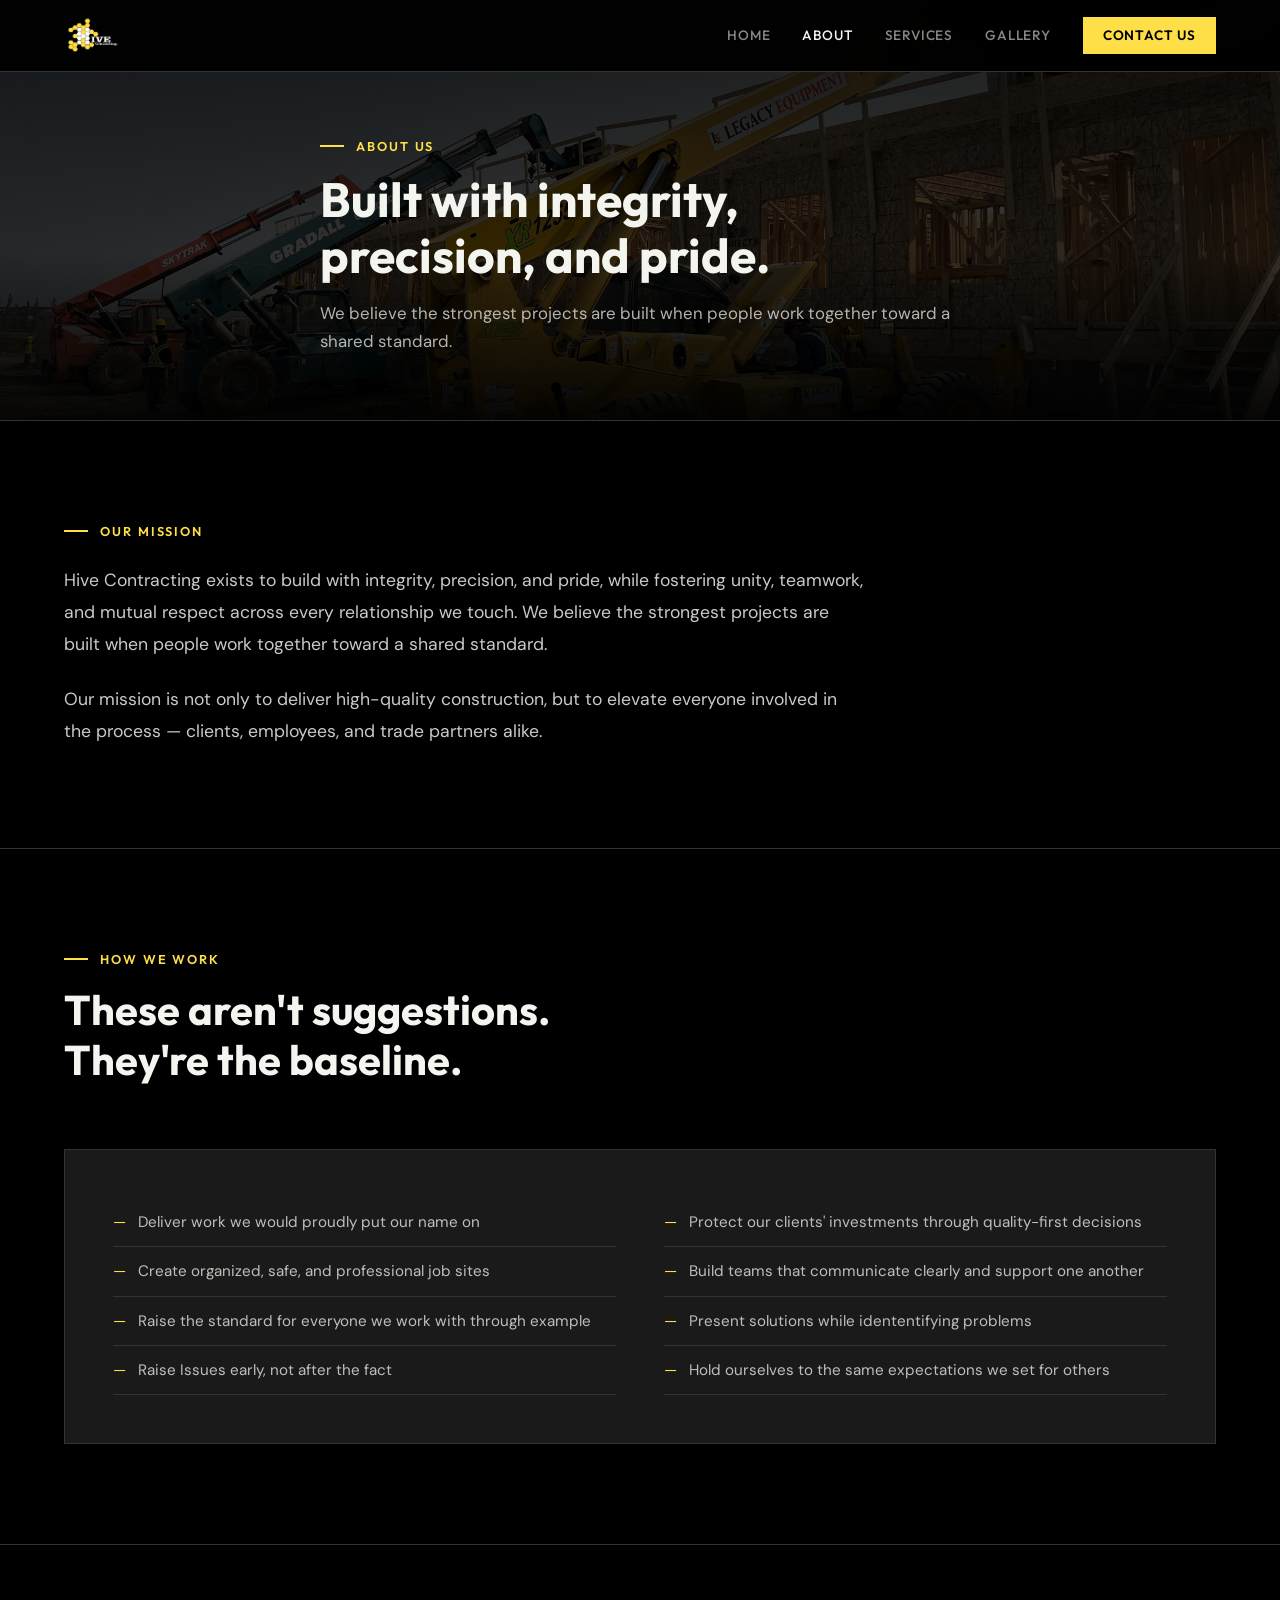
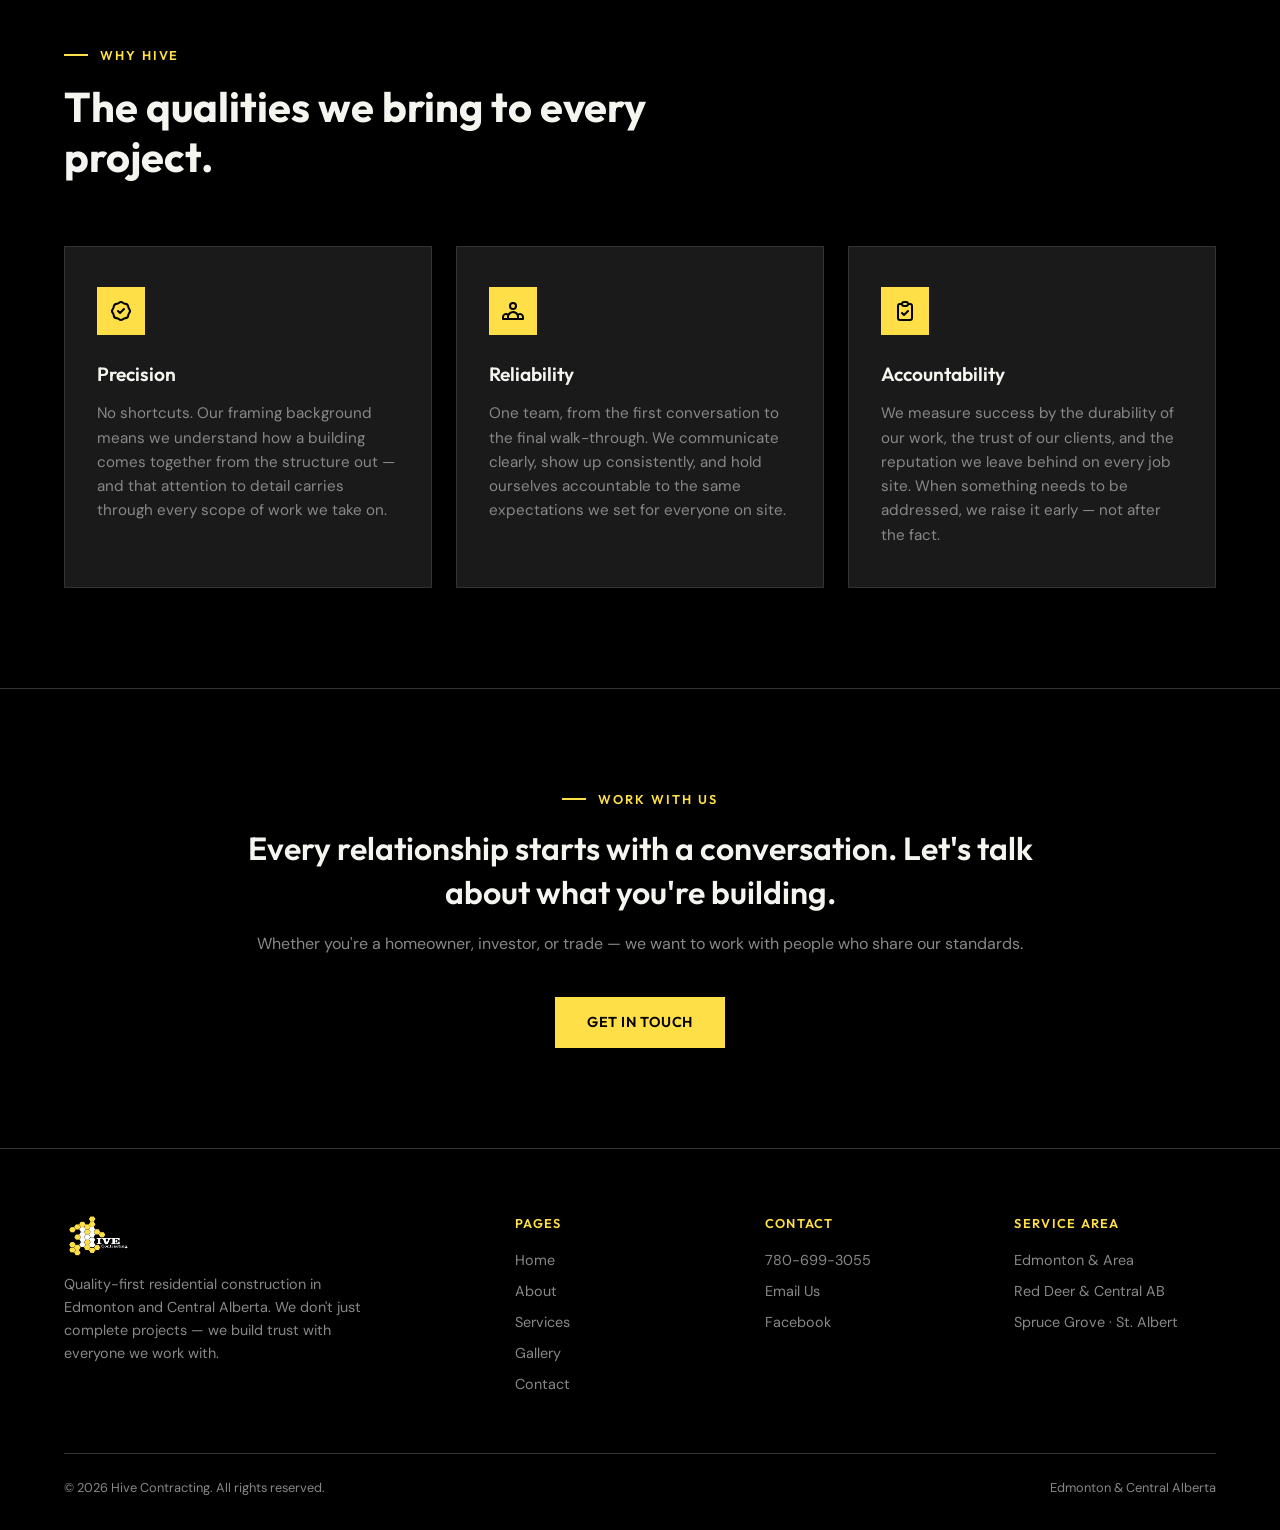
==== about.html @ f51de3fd "Add about page — mission, values, and company standards - Create about.html with page header, missio" ====
<!DOCTYPE html>
<html lang="en">
<head>
  <meta charset="UTF-8">
  <meta name="viewport" content="width=device-width, initial-scale=1.0">
  <meta name="description" content="About Hive Contracting — our mission, values, and the standards we hold ourselves to on every project in Edmonton and Central Alberta.">
  <meta name="theme-color" content="#111111">

  <!-- Open Graph -->
  <meta property="og:type" content="website">
  <meta property="og:title" content="About Us | Hive Contracting">
  <meta property="og:description" content="Built with integrity, precision, and pride. Learn who we are and how we work.">
  <meta property="og:image" content="https://hivecontractinginc.com/images/og-image.jpg">
  <meta property="og:url" content="https://hivecontractinginc.com/about.html">

  <title>About Us | Hive Contracting</title>
  <link rel="canonical" href="https://hivecontractinginc.com/about.html">

  <link rel="icon" type="image/png" href="favicon.png">
  <link rel="apple-touch-icon" href="apple-touch-icon.png">

  <link rel="preconnect" href="https://fonts.googleapis.com">
  <link rel="preconnect" href="https://fonts.gstatic.com" crossorigin>
  <link href="https://fonts.googleapis.com/css2?family=DM+Sans:ital,wght@0,400;0,500;0,700;1,400&family=Outfit:wght@400;500;600;700;800&display=swap" rel="stylesheet">
  <link rel="stylesheet" href="css/styles.css">
</head>
<body>

  <!-- ========== NAVIGATION ========== -->
  <nav class="nav">
    <div class="container">
      <a href="index.html" class="nav-logo">
        <img src="img/logo-white.png" alt="Hive Contracting">
      </a>
      <button class="nav-toggle" aria-label="Toggle menu" aria-expanded="false">
        <span></span><span></span><span></span>
      </button>
      <div class="nav-links">
        <a href="index.html">Home</a>
        <a href="about.html" class="active">About</a>
        <a href="services.html">Services</a>
        <a href="gallery.html">Gallery</a>
        <a href="contact.html" class="nav-cta">Contact Us</a>
      </div>
    </div>
  </nav>

  <!-- ========== PAGE HEADER ========== -->
  <section class="page-header">
    <div class="page-header-bg"></div>
    <div class="container">
      <div class="page-header-content">
        <div class="section-tag">About Us</div>
        <h1>Built with integrity,<br>precision, and pride.</h1>
        <p>We believe the strongest projects are built when people work together toward a shared standard.</p>
      </div>
    </div>
  </section>

  <!-- ========== MISSION STATEMENT ========== -->
  <section class="about-intro">
    <div class="container">
      <div class="about-intro-body fade-in">
        <div class="section-tag">Our Mission</div>
        <p>Hive Contracting exists to build with integrity, precision, and pride, while fostering unity, teamwork, and mutual respect across every relationship we touch. We believe the strongest projects are built when people work together toward a shared standard.</p>
        <p>Our mission is not only to deliver high-quality construction, but to elevate everyone involved in the process — clients, employees, and trade partners alike.</p>
      </div>
    </div>
  </section>

  <!-- ========== MISSION PILLARS ========== -->
  <section class="mission-pillars">
    <div class="container">
      <div class="section-header fade-in">
        <div class="section-tag">How We Work</div>
        <h2>These aren't suggestions.<br>They're the baseline.</h2>
      </div>
      <div class="mission-card fade-in">
        <ul class="mission-list">
          <li>Deliver work we would proudly put our name on</li>
          <li>Protect our clients' investments through quality-first decisions</li>
          <li>Create organized, safe, and professional job sites</li>
          <li>Build teams that communicate clearly and support one another</li>
          <li>Raise the standard for everyone we work with through example</li>
          <li>Present solutions while idententifying problems</li>
          <li>Raise Issues early, not after the fact</li>
          <li>Hold ourselves to the same expectations we set for others</li>
        </ul>
      </div>
    </div>
  </section>

  <!-- ========== VALUES CARDS ========== -->
  <section class="services">
    <div class="container">
      <div class="section-header fade-in">
        <div class="section-tag">Why Hive</div>
        <h2>The qualities we bring to every project.</h2>
      </div>
      <div class="services-grid">
        <div class="service-card fade-in">
          <div class="card-icon">
            <svg viewBox="0 0 24 24" aria-hidden="true"><path d="M9 12l2 2 4-4M7.835 4.697a3.42 3.42 0 001.946-.806 3.42 3.42 0 014.438 0 3.42 3.42 0 001.946.806 3.42 3.42 0 013.138 3.138 3.42 3.42 0 00.806 1.946 3.42 3.42 0 010 4.438 3.42 3.42 0 00-.806 1.946 3.42 3.42 0 01-3.138 3.138 3.42 3.42 0 00-1.946.806 3.42 3.42 0 01-4.438 0 3.42 3.42 0 00-1.946-.806 3.42 3.42 0 01-3.138-3.138 3.42 3.42 0 00-.806-1.946 3.42 3.42 0 010-4.438 3.42 3.42 0 00.806-1.946 3.42 3.42 0 013.138-3.138z"/></svg>
          </div>
          <h3>Precision</h3>
          <p>No shortcuts. Our framing background means we understand how a building comes together from the structure out — and that attention to detail carries through every scope of work we take on.</p>
        </div>
        <div class="service-card fade-in">
          <div class="card-icon">
            <svg viewBox="0 0 24 24" aria-hidden="true"><path d="M17 20h5v-2a3 3 0 00-5.356-1.857M17 20H7m10 0v-2c0-.656-.126-1.283-.356-1.857M7 20H2v-2a3 3 0 015.356-1.857M7 20v-2c0-.656.126-1.283.356-1.857m0 0a5.002 5.002 0 019.288 0M15 7a3 3 0 11-6 0 3 3 0 016 0z"/></svg>
          </div>
          <h3>Reliability</h3>
          <p>One team, from the first conversation to the final walk-through. We communicate clearly, show up consistently, and hold ourselves accountable to the same expectations we set for everyone on site.</p>
        </div>
        <div class="service-card fade-in">
          <div class="card-icon">
            <svg viewBox="0 0 24 24" aria-hidden="true"><path d="M9 5H7a2 2 0 00-2 2v12a2 2 0 002 2h10a2 2 0 002-2V7a2 2 0 00-2-2h-2M9 5a2 2 0 002 2h2a2 2 0 002-2M9 5a2 2 0 012-2h2a2 2 0 012 2m-6 9l2 2 4-4"/></svg>
          </div>
          <h3>Accountability</h3>
          <p>We measure success by the durability of our work, the trust of our clients, and the reputation we leave behind on every job site. When something needs to be addressed, we raise it early — not after the fact.</p>
        </div>
      </div>
    </div>
  </section>

  <!-- ========== CLOSING CTA ========== -->
  <section class="closing">
    <div class="container fade-in">
      <div class="section-tag centered">Work With Us</div>
      <p class="closing-statement">Every relationship starts with a conversation. Let's talk about what you're building.</p>
      <p class="closing-sub">Whether you're a homeowner, investor, or trade — we want to work with people who share our standards.</p>
      <a href="contact.html" class="btn btn-primary">Get in Touch</a>
    </div>
  </section>

  <!-- ========== FOOTER ========== -->
  <footer class="footer">
    <div class="container">
      <div class="footer-grid">
        <div class="footer-brand">
          <div class="footer-logo">
            <img src="img/logo-white.png" alt="Hive Contracting">
          </div>
          <p>Quality-first residential construction in Edmonton and Central Alberta. We don't just complete projects — we build trust with everyone we work with.</p>
        </div>
        <div class="footer-col">
          <h4>Pages</h4>
          <a href="index.html">Home</a>
          <a href="about.html">About</a>
          <a href="services.html">Services</a>
          <a href="gallery.html">Gallery</a>
          <a href="contact.html">Contact</a>
        </div>
        <div class="footer-col">
          <h4>Contact</h4>
          <a href="tel:7806993055">780-699-3055</a>
          <a href="mailto:hivecontractingcompany@gmail.com">Email Us</a>
          <a href="https://www.facebook.com/Hivecontractinginc" target="_blank" rel="noopener noreferrer">Facebook</a>
        </div>
        <div class="footer-col">
          <h4>Service Area</h4>
          <p>Edmonton &amp; Area</p>
          <p>Red Deer &amp; Central AB</p>
          <p>Spruce Grove · St. Albert</p>
        </div>
      </div>
      <div class="footer-bottom">
        <span>&copy; 2026 Hive Contracting. All rights reserved.</span>
        <span>Edmonton &amp; Central Alberta</span>
      </div>
    </div>
  </footer>

  <script src="js/main.js" defer></script>

</body>
</html>
---- css/styles.css ----
/* ============================================
   CSS VARIABLES — edit these to rebrand
   ============================================ */
:root {
  --color-black: #000000;
  --color-white: #F5F5F0;
  --color-yellow: #FEDF47;
  --color-yellow-dim: #E0C53C;
  --color-gray-dark: #1A1A1A;
  --color-gray-mid: #2A2A2A;
  --color-gray-light: #888888;
  --color-gray-border: #333333;

  --font-display: 'Outfit', sans-serif;
  --font-body: 'DM Sans', sans-serif;

  --max-width: 1200px;
  --nav-height: 72px;
}

/* ============================================
   RESET & BASE
   ============================================ */
*, *::before, *::after { margin: 0; padding: 0; box-sizing: border-box; }

body {
  font-family: var(--font-body);
  background: var(--color-black);
  color: var(--color-white);
  line-height: 1.6;
  -webkit-font-smoothing: antialiased;
}

a { color: inherit; text-decoration: none; }
img { max-width: 100%; display: block; }
ul { list-style: none; }

.container {
  max-width: var(--max-width);
  margin: 0 auto;
  padding: 0 24px;
}

/* ============================================
   NAVIGATION
   ============================================ */
.nav {
  position: fixed;
  top: 0;
  left: 0;
  right: 0;
  height: var(--nav-height);
  background: rgba(0, 0, 0, 0.95);
  backdrop-filter: blur(12px);
  z-index: 1000;
  border-bottom: 1px solid var(--color-gray-border);
}

.nav .container {
  display: flex;
  align-items: center;
  justify-content: space-between;
  height: 100%;
}

.nav-logo img {
  height: 40px;
  width: auto;
  display: block;
}

.nav-links {
  display: flex;
  gap: 32px;
  align-items: center;
}

.nav-links a {
  font-family: var(--font-display);
  font-size: 0.85rem;
  font-weight: 500;
  letter-spacing: 0.06em;
  text-transform: uppercase;
  color: var(--color-gray-light);
  transition: color 0.2s ease;
}

.nav-links a:hover,
.nav-links a.active { color: var(--color-white); }

.nav-links a.nav-cta {
  background: var(--color-yellow);
  color: var(--color-black);
  padding: 8px 20px;
  font-weight: 600;
  transition: background 0.2s ease;
}

.nav-links a.nav-cta:hover { background: var(--color-yellow-dim); }

/* Mobile nav toggle */
.nav-toggle {
  display: none;
  flex-direction: column;
  gap: 5px;
  background: none;
  border: none;
  cursor: pointer;
  padding: 4px;
}

.nav-toggle span {
  display: block;
  width: 24px;
  height: 2px;
  background: var(--color-white);
  transition: all 0.3s ease;
}

/* ============================================
   HERO SECTION
   ============================================ */
.hero {
  position: relative;
  min-height: 100vh;
  display: flex;
  align-items: center;
  padding-top: var(--nav-height);
  overflow: hidden;
}

.hero-bg {
  position: absolute;
  inset: 0;
  background: url(/img/banner.jpeg) center/cover no-repeat;
  /* TODO: compress banner.png to under 200KB (or convert to .jpg/.webp) before launch — currently 980KB */
}

.hero-bg::after {
  content: '';
  position: absolute;
  inset: 0;
  background: linear-gradient(
    to bottom,
    rgba(0, 0, 0, 0.85) 0%,
    rgba(0, 0, 0, 0.7) 50%,
    rgba(0, 0, 0, 0.95) 100%
  );
}

/* Subtle honeycomb texture overlay */
.hero-bg::before {
  content: '';
  position: absolute;
  inset: 0;
  opacity: 0.04;
  background-image: url("data:image/svg+xml,%3Csvg xmlns='http://www.w3.org/2000/svg' width='56' height='100'%3E%3Cpath d='M28 66L0 50L0 16L28 0L56 16L56 50L28 66L28 100' fill='none' stroke='%23FEDF47' stroke-width='1'/%3E%3Cpath d='M28 0L28 34L0 50L0 84L28 100L56 84L56 50L28 34' fill='none' stroke='%23FEDF47' stroke-width='1'/%3E%3C/svg%3E");
  z-index: 1;
}

.hero .container {
  position: relative;
  z-index: 2;
  padding-top: 80px;
  padding-bottom: 80px;
}

.hero-content { max-width: 780px; }

.hero-tag {
  font-family: var(--font-display);
  font-size: 0.8rem;
  font-weight: 600;
  letter-spacing: 0.15em;
  text-transform: uppercase;
  color: var(--color-yellow);
  margin-bottom: 24px;
  display: flex;
  align-items: center;
  gap: 12px;
}

.hero-tag::before {
  content: '';
  display: block;
  width: 40px;
  height: 2px;
  background: var(--color-yellow);
}

.hero h1 {
  font-family: var(--font-display);
  font-size: clamp(2.2rem, 5vw, 3.6rem);
  font-weight: 700;
  line-height: 1.15;
  margin-bottom: 24px;
}

.hero p {
  font-size: 1.15rem;
  color: rgba(245, 245, 240, 0.75);
  max-width: 600px;
  margin-bottom: 40px;
  line-height: 1.7;
}

.hero-actions {
  display: flex;
  gap: 16px;
  flex-wrap: wrap;
}

/* ============================================
   BUTTONS
   ============================================ */
.btn {
  display: inline-flex;
  align-items: center;
  gap: 8px;
  font-family: var(--font-display);
  font-size: 0.9rem;
  font-weight: 600;
  letter-spacing: 0.04em;
  padding: 14px 32px;
  border: none;
  cursor: pointer;
  transition: all 0.2s ease;
  text-transform: uppercase;
}

.btn-primary {
  background: var(--color-yellow);
  color: var(--color-black);
}

.btn-primary:hover { background: var(--color-yellow-dim); }

.btn-secondary {
  background: transparent;
  color: var(--color-white);
  border: 1px solid var(--color-gray-border);
}

.btn-secondary:hover {
  border-color: var(--color-white);
}

/* ============================================
   SECTION HEADERS (shared)
   ============================================ */
.section-header {
  margin-bottom: 64px;
}

.section-tag {
  font-family: var(--font-display);
  font-size: 0.8rem;
  font-weight: 600;
  letter-spacing: 0.15em;
  text-transform: uppercase;
  color: var(--color-yellow);
  margin-bottom: 16px;
  display: flex;
  align-items: center;
  gap: 12px;
}

.section-tag.centered { justify-content: center; }

.section-tag::before {
  content: '';
  display: block;
  width: 24px;
  height: 2px;
  background: var(--color-yellow);
}

.section-header h2 {
  font-family: var(--font-display);
  font-size: clamp(1.8rem, 3.5vw, 2.6rem);
  font-weight: 700;
  line-height: 1.2;
  max-width: 600px;
}

/* ============================================
   SERVICES OVERVIEW
   ============================================ */
.services {
  padding: 100px 0;
  border-top: 1px solid var(--color-gray-border);
}

.services-grid {
  display: grid;
  grid-template-columns: repeat(3, 1fr);
  gap: 24px;
}

.service-card {
  background: var(--color-gray-dark);
  border: 1px solid var(--color-gray-border);
  padding: 40px 32px;
  transition: border-color 0.2s ease;
}

.service-card:hover {
  border-color: var(--color-yellow);
}

.service-card .card-icon {
  width: 48px;
  height: 48px;
  background: var(--color-yellow);
  display: flex;
  align-items: center;
  justify-content: center;
  margin-bottom: 24px;
}

.service-card .card-icon svg {
  width: 24px;
  height: 24px;
  stroke: var(--color-black);
  fill: none;
  stroke-width: 2;
  stroke-linecap: round;
  stroke-linejoin: round;
}

.service-card h3 {
  font-family: var(--font-display);
  font-size: 1.2rem;
  font-weight: 600;
  margin-bottom: 12px;
}

.service-card p {
  color: var(--color-gray-light);
  font-size: 0.95rem;
  line-height: 1.6;
}

/* ============================================
   PHOTO STRIP / SLIDESHOW PLACEHOLDER
   ============================================ */
.photo-strip {
  padding: 0;
  border-top: 1px solid var(--color-gray-border);
}

.photo-strip-grid {
  display: grid;
  grid-template-columns: repeat(4, 1fr);
  gap: 2px;
}

.photo-placeholder {
  aspect-ratio: 4/3;
  background: var(--color-gray-mid);
  display: flex;
  align-items: center;
  justify-content: center;
  color: var(--color-gray-light);
  font-family: var(--font-display);
  font-size: 0.8rem;
  letter-spacing: 0.06em;
  text-transform: uppercase;
  border: 1px dashed var(--color-gray-border);
}

/* ============================================
   TESTIMONIALS
   ============================================ */
.testimonials {
  padding: 100px 0;
  border-top: 1px solid var(--color-gray-border);
}

.testimonials-grid {
  display: grid;
  grid-template-columns: repeat(2, 1fr);
  gap: 24px;
}

.testimonial-card {
  background: var(--color-gray-dark);
  border: 1px solid var(--color-gray-border);
  padding: 40px 32px;
}

.testimonial-card .stars {
  color: var(--color-yellow);
  font-size: 1rem;
  letter-spacing: 2px;
  margin-bottom: 16px;
}

.testimonial-card blockquote {
  font-size: 1rem;
  font-style: italic;
  color: rgba(245, 245, 240, 0.8);
  line-height: 1.7;
  margin-bottom: 20px;
}

.testimonial-card .attribution {
  font-family: var(--font-display);
  font-size: 0.85rem;
  font-weight: 600;
  color: var(--color-gray-light);
}

/* ============================================
   SERVICE AREA
   ============================================ */
.service-area {
  padding: 80px 0;
  border-top: 1px solid var(--color-gray-border);
}

.service-area-inner {
  display: grid;
  grid-template-columns: 1fr 1fr;
  gap: 64px;
  align-items: center;
}

.service-area h2 {
  font-family: var(--font-display);
  font-size: clamp(1.8rem, 3.5vw, 2.2rem);
  font-weight: 700;
  line-height: 1.2;
}

.service-area .area-desc {
  color: var(--color-gray-light);
  margin-top: 16px;
  max-width: 480px;
  line-height: 1.7;
}

.area-list {
  display: grid;
  grid-template-columns: 1fr 1fr;
  gap: 8px 32px;
  margin-top: 24px;
}

.area-list li {
  font-size: 0.95rem;
  color: rgba(245, 245, 240, 0.7);
  padding: 6px 0;
  border-bottom: 1px solid var(--color-gray-border);
}

.area-list li::before {
  content: '—';
  color: var(--color-yellow);
  margin-right: 10px;
}

.area-map-placeholder {
  aspect-ratio: 4/3;
  background: var(--color-gray-mid);
  border: 1px dashed var(--color-gray-border);
  display: flex;
  align-items: center;
  justify-content: center;
  color: var(--color-gray-light);
  font-family: var(--font-display);
  font-size: 0.8rem;
  letter-spacing: 0.06em;
  text-transform: uppercase;
}

/* ============================================
   CLOSING / CTA BANNER
   ============================================ */
.closing {
  padding: 100px 0;
  border-top: 1px solid var(--color-gray-border);
  text-align: center;
}

.closing .closing-statement {
  font-family: var(--font-display);
  font-size: clamp(1.4rem, 3vw, 2rem);
  font-weight: 600;
  line-height: 1.4;
  max-width: 800px;
  margin: 0 auto 16px;
}

.closing .closing-sub {
  font-size: 1rem;
  color: var(--color-gray-light);
  margin-bottom: 40px;
}

/* ============================================
   FOOTER
   ============================================ */
.footer {
  padding: 64px 0 32px;
  border-top: 1px solid var(--color-gray-border);
}

.footer-grid {
  display: grid;
  grid-template-columns: 2fr 1fr 1fr 1fr;
  gap: 48px;
  margin-bottom: 48px;
}

.footer-brand .footer-logo {
  margin-bottom: 12px;
}

.footer-brand .footer-logo img {
  height: 48px;
  width: auto;
  display: block;
}

.footer-brand p {
  color: var(--color-gray-light);
  font-size: 0.9rem;
  line-height: 1.6;
  max-width: 320px;
}

.footer-col h4 {
  font-family: var(--font-display);
  font-size: 0.8rem;
  font-weight: 600;
  letter-spacing: 0.1em;
  text-transform: uppercase;
  color: var(--color-yellow);
  margin-bottom: 16px;
}

.footer-col a,
.footer-col p {
  display: block;
  font-size: 0.9rem;
  color: var(--color-gray-light);
  margin-bottom: 8px;
  transition: color 0.2s ease;
}

.footer-col a:hover { color: var(--color-white); }

.footer-bottom {
  border-top: 1px solid var(--color-gray-border);
  padding-top: 24px;
  display: flex;
  justify-content: space-between;
  align-items: center;
  font-size: 0.8rem;
  color: var(--color-gray-light);
}

/* ============================================
   RESPONSIVE
   ============================================ */
@media (max-width: 900px) {
  .testimonials-grid { grid-template-columns: 1fr; }
  .photo-strip-grid { grid-template-columns: repeat(2, 1fr); }
  .service-area-inner { grid-template-columns: 1fr; }
  .footer-grid { grid-template-columns: 1fr 1fr; gap: 32px; }
}

@media (max-width: 768px) {
  .services-grid { grid-template-columns: repeat(2, 1fr); }
}

@media (max-width: 640px) {
  .nav-links { display: none; }
  .nav-links.open {
    display: flex;
    flex-direction: column;
    position: absolute;
    top: var(--nav-height);
    left: 0;
    right: 0;
    background: rgba(0, 0, 0, 0.98);
    padding: 24px;
    gap: 16px;
    border-bottom: 1px solid var(--color-gray-border);
  }
  .nav-toggle { display: flex; }
  .hero-content { max-width: 100%; }
  .hero h1 { font-size: 2rem; }
  .photo-strip-grid { grid-template-columns: 1fr 1fr; }
  .area-list { grid-template-columns: 1fr; }
  .footer-grid { grid-template-columns: 1fr; }
  .footer-bottom { flex-direction: column; gap: 8px; text-align: center; }
}

/* ============================================
   GALLERY PAGE
   ============================================ */

/* Page header (sub-hero used across inner pages) */
.page-header {
  position: relative;
  padding-top: var(--nav-height);
  min-height: 340px;
  display: flex;
  align-items: center;
  overflow: hidden;
}

.page-header-bg {
  position: absolute;
  inset: 0;
  background: url(/img/banner.jpeg) center/cover no-repeat;
}

.page-header-bg::after {
  content: '';
  position: absolute;
  inset: 0;
  background: linear-gradient(
    to bottom,
    rgba(0, 0, 0, 0.88) 0%,
    rgba(0, 0, 0, 0.78) 60%,
    rgba(0, 0, 0, 0.97) 100%
  );
}

.page-header .container {
  position: relative;
  z-index: 2;
  padding-top: 64px;
  padding-bottom: 64px;
}

.page-header-content { max-width: 640px; }

.page-header-content .section-tag { margin-bottom: 16px; }

.page-header-content h1 {
  font-family: var(--font-display);
  font-size: clamp(2rem, 4vw, 3rem);
  font-weight: 700;
  line-height: 1.15;
  margin-bottom: 16px;
}

.page-header-content p {
  font-size: 1.05rem;
  color: rgba(245, 245, 240, 0.72);
  line-height: 1.7;
}

/* Gallery section */
.gallery {
  padding: 80px 0 100px;
}

/* Filter bar */
.filter-bar {
  display: flex;
  flex-wrap: wrap;
  gap: 10px;
  margin-bottom: 48px;
}

.filter-btn {
  font-family: var(--font-display);
  font-size: 0.8rem;
  font-weight: 600;
  letter-spacing: 0.08em;
  text-transform: uppercase;
  padding: 8px 20px;
  background: transparent;
  color: var(--color-gray-light);
  border: 1px solid var(--color-gray-border);
  cursor: pointer;
  transition: all 0.2s ease;
}

.filter-btn:hover {
  color: var(--color-white);
  border-color: var(--color-white);
}

.filter-btn.active {
  background: var(--color-yellow);
  color: var(--color-black);
  border-color: var(--color-yellow);
}

/* Album grid */
.album-grid {
  display: grid;
  grid-template-columns: repeat(3, 1fr);
  gap: 24px;
}

/* Album card */
.album-card {
  background: var(--color-gray-dark);
  border: 1px solid var(--color-gray-border);
  transition: border-color 0.2s ease, transform 0.2s ease;
}

.album-card:hover {
  border-color: var(--color-yellow);
  transform: translateY(-3px);
}

.album-card-img {
  aspect-ratio: 4 / 3;
  overflow: hidden;
}

.album-card-img img {
  width: 100%;
  height: 100%;
  object-fit: cover;
  display: block;
  transition: transform 0.3s ease;
}

.album-card:hover .album-card-img img {
  transform: scale(1.04);
}

/* Reuse .photo-placeholder inside the image area */
.album-card-img .photo-placeholder {
  width: 100%;
  height: 100%;
  aspect-ratio: unset;
}

.album-card-body {
  padding: 20px 24px 24px;
}

.album-tag {
  font-family: var(--font-display);
  font-size: 0.72rem;
  font-weight: 600;
  letter-spacing: 0.12em;
  text-transform: uppercase;
  color: var(--color-yellow);
  display: block;
  margin-bottom: 8px;
}

.album-card-body h3 {
  font-family: var(--font-display);
  font-size: 1.05rem;
  font-weight: 600;
  margin-bottom: 6px;
}

.album-meta {
  font-size: 0.85rem;
  color: var(--color-gray-light);
}

/* Empty state */
.gallery-empty {
  text-align: center;
  padding: 64px 0;
  color: var(--color-gray-light);
  font-size: 1rem;
}

/* Gallery responsive */
@media (max-width: 900px) {
  .album-grid { grid-template-columns: repeat(2, 1fr); }
}

@media (max-width: 580px) {
  .album-grid { grid-template-columns: 1fr; }
  .filter-bar { gap: 8px; }
  .filter-btn { font-size: 0.75rem; padding: 7px 14px; }
}

/* ============================================
   ABOUT PAGE
   ============================================ */

.about-intro {
  padding: 100px 0;
  border-top: 1px solid var(--color-gray-border);
}

.about-intro-body {
  max-width: 800px;
}

.about-intro-body .section-tag {
  margin-bottom: 24px;
}

.about-intro-body p {
  font-size: 1.1rem;
  color: rgba(245, 245, 240, 0.82);
  line-height: 1.8;
  margin-bottom: 24px;
}

.about-intro-body p:last-child {
  margin-bottom: 0;
}

.mission-pillars {
  padding: 100px 0;
  border-top: 1px solid var(--color-gray-border);
}

.mission-card {
  background: var(--color-gray-dark);
  border: 1px solid var(--color-gray-border);
  padding: 48px;
}

.mission-list {
  display: grid;
  grid-template-columns: 1fr 1fr;
  gap: 0 48px;
}

.mission-list li {
  font-size: 0.95rem;
  color: rgba(245, 245, 240, 0.75);
  padding: 12px 0;
  border-bottom: 1px solid var(--color-gray-border);
}

.mission-list li::before {
  content: '—';
  color: var(--color-yellow);
  margin-right: 12px;
}

@media (max-width: 640px) {
  .mission-list { grid-template-columns: 1fr; }
  .mission-card { padding: 32px 24px; }
}

/* ============================================
   ANIMATIONS
   ============================================ */
@media (prefers-reduced-motion: no-preference) {
  html { scroll-behavior: smooth; }

  .fade-in {
    opacity: 0;
    transform: translateY(20px);
    transition: opacity 0.6s ease, transform 0.6s ease;
  }
  .fade-in.visible {
    opacity: 1;
    transform: translateY(0);
  }
}
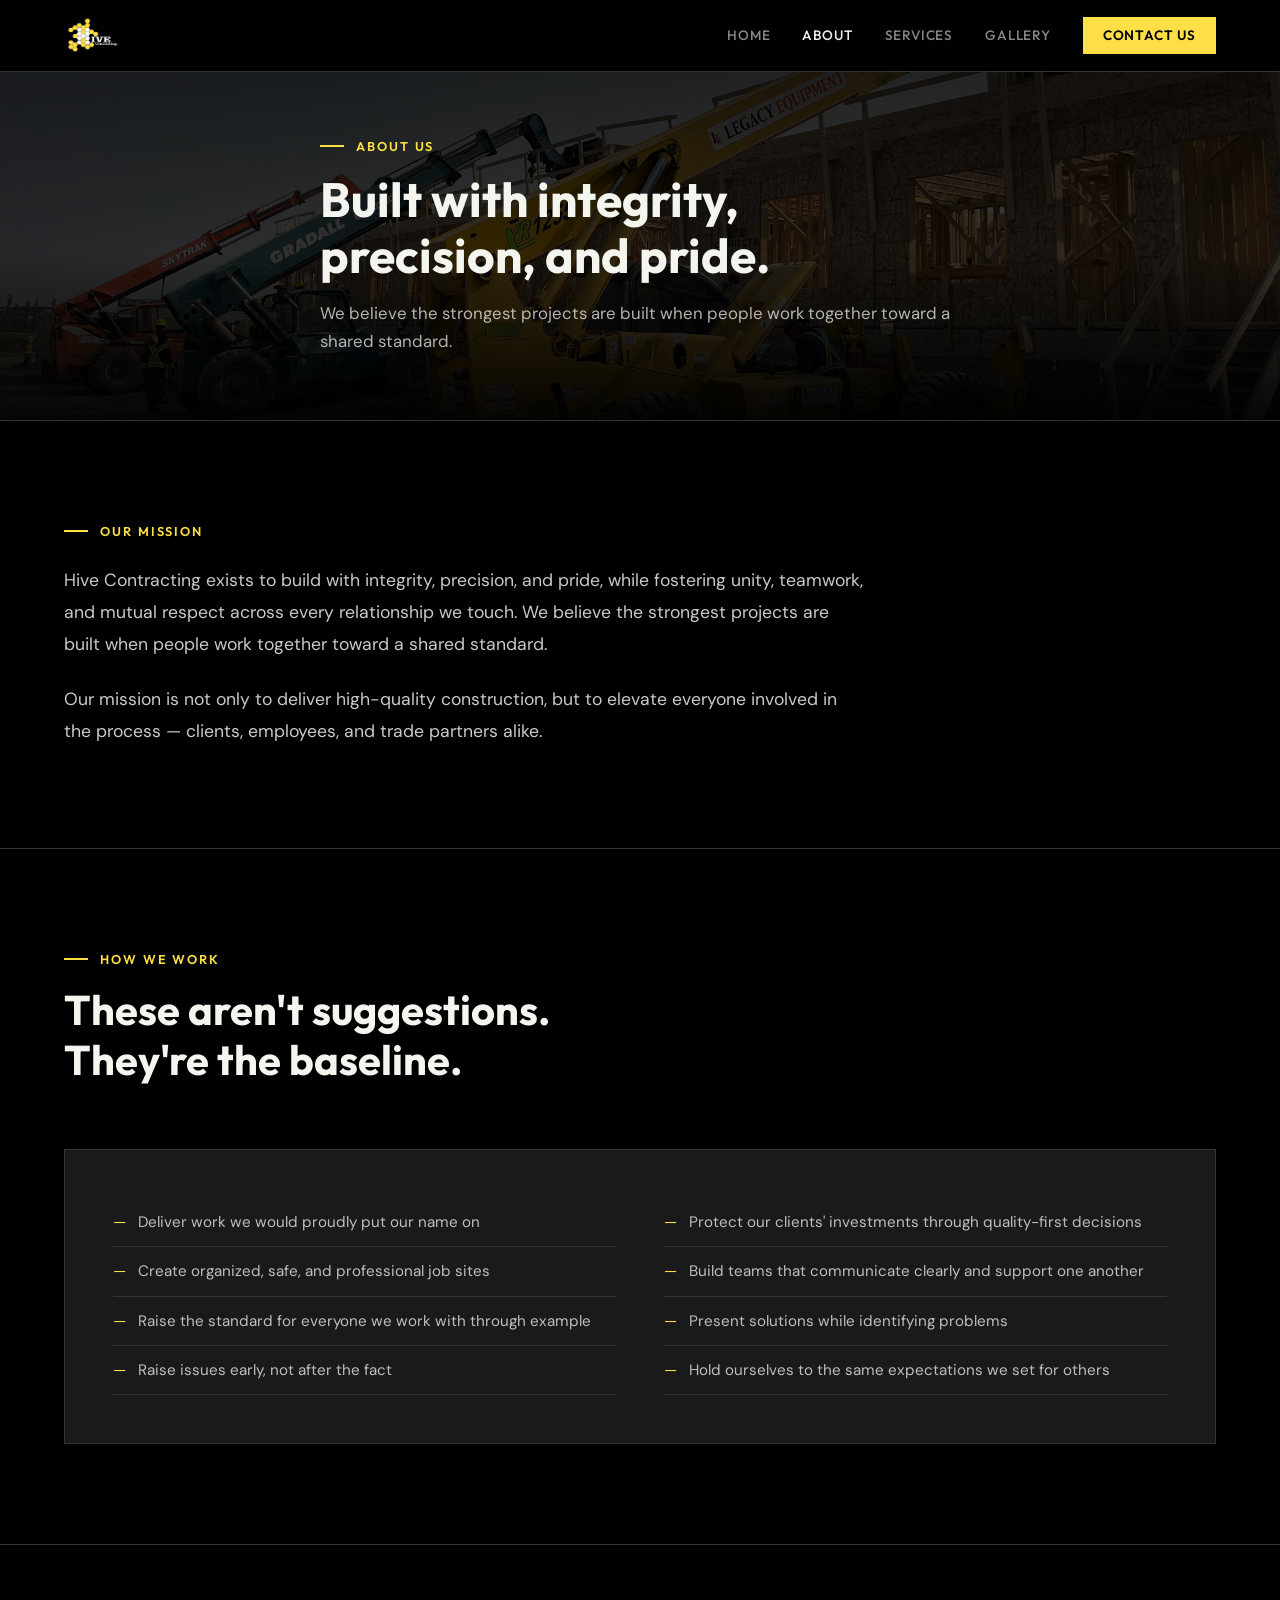
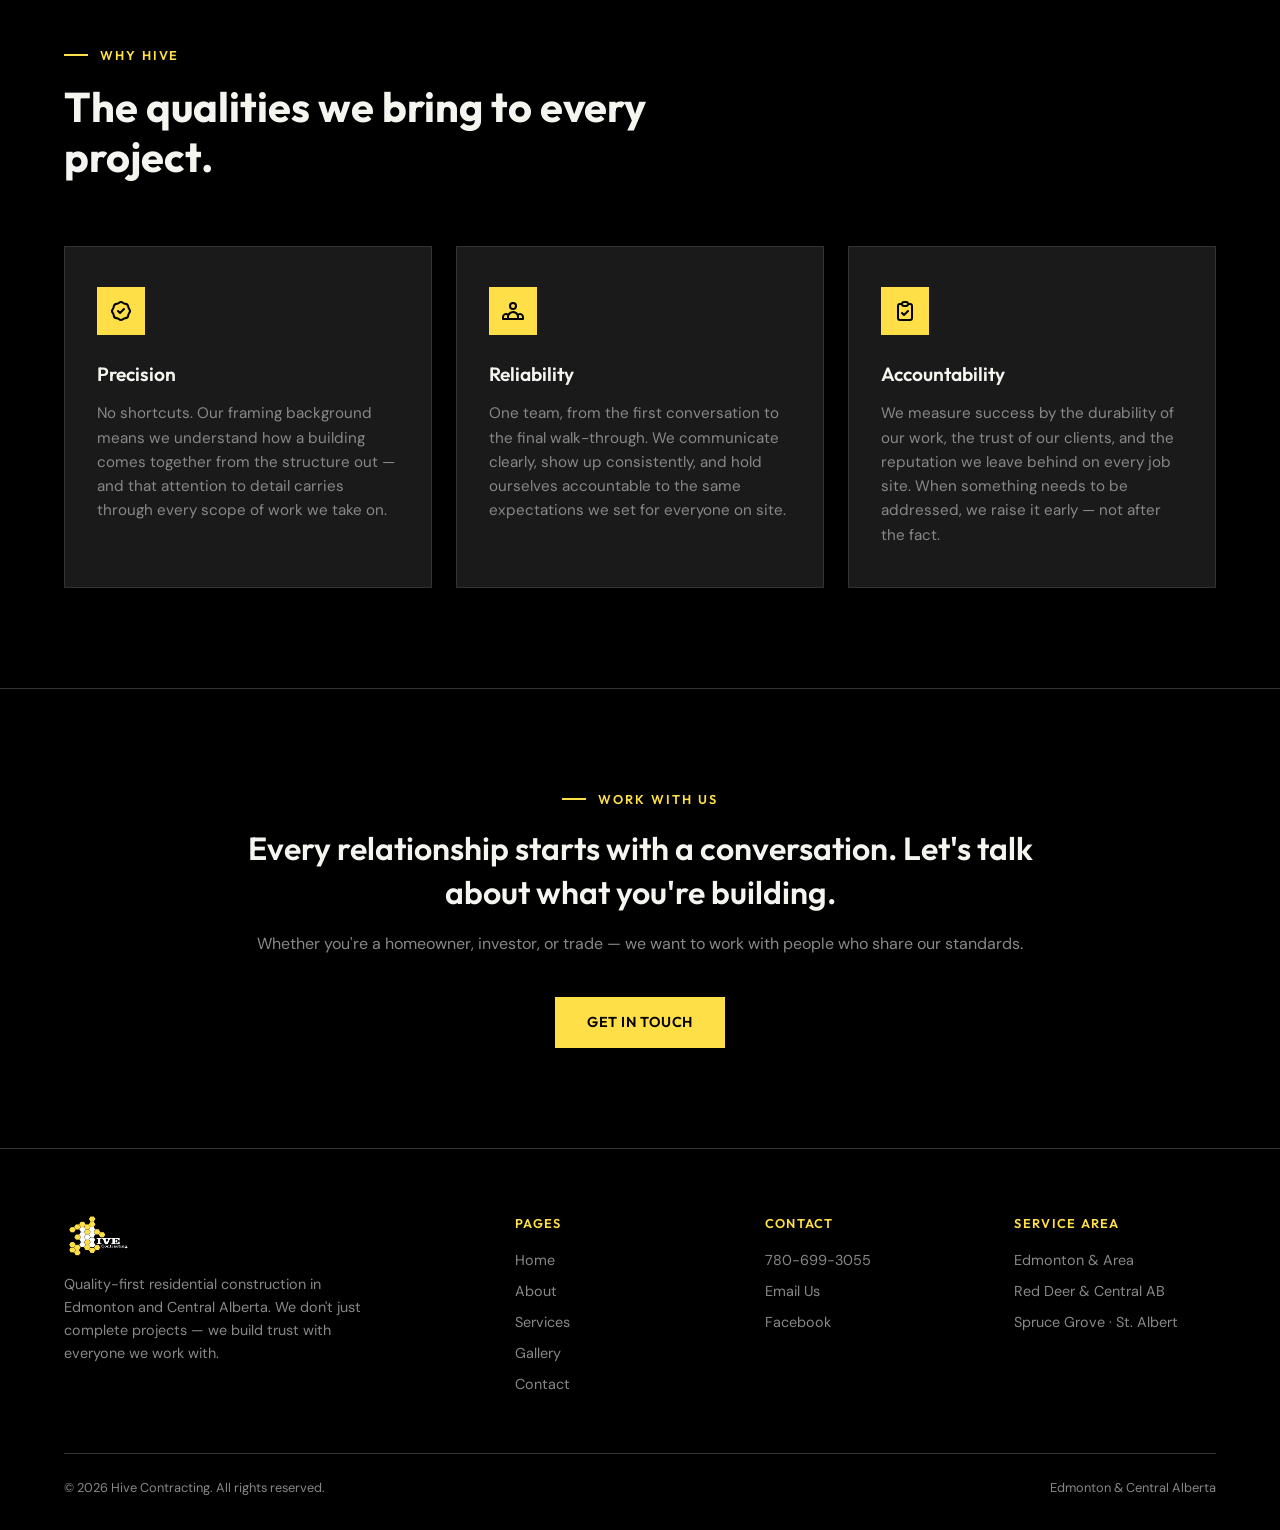
==== commit 4f224320: "Polish pass — copy fixes, dev comments, assets, and schema - Add real testimonials from Facebook rev" ====
--- a/about.html
+++ b/about.html
@@ -10,7 +10,7 @@
   <meta property="og:type" content="website">
   <meta property="og:title" content="About Us | Hive Contracting">
   <meta property="og:description" content="Built with integrity, precision, and pride. Learn who we are and how we work.">
-  <meta property="og:image" content="https://hivecontractinginc.com/images/og-image.jpg">
+  <meta property="og:image" content="https://hivecontractinginc.com/img/og-image.jpg">
   <meta property="og:url" content="https://hivecontractinginc.com/about.html">
 
   <title>About Us | Hive Contracting</title>
@@ -82,8 +82,8 @@
           <li>Create organized, safe, and professional job sites</li>
           <li>Build teams that communicate clearly and support one another</li>
           <li>Raise the standard for everyone we work with through example</li>
-          <li>Present solutions while idententifying problems</li>
-          <li>Raise Issues early, not after the fact</li>
+          <li>Present solutions while identifying problems</li>
+          <li>Raise issues early, not after the fact</li>
           <li>Hold ourselves to the same expectations we set for others</li>
         </ul>
       </div>
--- a/css/styles.css
+++ b/css/styles.css
@@ -133,7 +133,6 @@
   position: absolute;
   inset: 0;
   background: url(/img/banner.jpeg) center/cover no-repeat;
-  /* TODO: compress banner.png to under 200KB (or convert to .jpg/.webp) before launch — currently 980KB */
 }
 
 .hero-bg::after {
@@ -341,6 +340,24 @@
   line-height: 1.6;
 }
 
+.service-card-list {
+  margin-top: 20px;
+  border-top: 1px solid var(--color-gray-border);
+}
+
+.service-card-list li {
+  font-size: 0.9rem;
+  color: rgba(245, 245, 240, 0.7);
+  padding: 9px 0;
+  border-bottom: 1px solid var(--color-gray-border);
+}
+
+.service-card-list li::before {
+  content: '—';
+  color: var(--color-yellow);
+  margin-right: 10px;
+}
+
 /* ============================================
    PHOTO STRIP / SLIDESHOW PLACEHOLDER
    ============================================ */
@@ -460,18 +477,18 @@
   margin-right: 10px;
 }
 
-.area-map-placeholder {
+
+.area-map {
   aspect-ratio: 4/3;
-  background: var(--color-gray-mid);
-  border: 1px dashed var(--color-gray-border);
-  display: flex;
-  align-items: center;
-  justify-content: center;
-  color: var(--color-gray-light);
-  font-family: var(--font-display);
-  font-size: 0.8rem;
-  letter-spacing: 0.06em;
-  text-transform: uppercase;
+  overflow: hidden;
+}
+
+.area-map iframe {
+  width: 100%;
+  height: 100%;
+  border: 0;
+  display: block;
+  filter: grayscale(30%) contrast(1.05);
 }
 
 /* ============================================
@@ -846,6 +863,263 @@
 }
 
 /* ============================================
+   CONTACT PAGE
+   ============================================ */
+
+.contact-paths {
+  padding: 100px 0;
+  border-top: 1px solid var(--color-gray-border);
+}
+
+.contact-path-grid {
+  display: grid;
+  grid-template-columns: 1fr 1fr;
+  gap: 24px;
+}
+
+.contact-card {
+  background: var(--color-gray-dark);
+  border: 1px solid var(--color-gray-border);
+  padding: 40px 32px;
+  display: flex;
+  flex-direction: column;
+  transition: border-color 0.2s ease;
+}
+
+.contact-card:hover {
+  border-color: var(--color-yellow);
+}
+
+.contact-card-icon {
+  width: 48px;
+  height: 48px;
+  background: var(--color-yellow);
+  display: flex;
+  align-items: center;
+  justify-content: center;
+  margin-bottom: 24px;
+  flex-shrink: 0;
+}
+
+.contact-card-icon svg {
+  width: 24px;
+  height: 24px;
+  stroke: var(--color-black);
+  fill: none;
+  stroke-width: 2;
+  stroke-linecap: round;
+  stroke-linejoin: round;
+}
+
+.contact-card h2 {
+  font-family: var(--font-display);
+  font-size: 1.3rem;
+  font-weight: 700;
+  margin-bottom: 12px;
+}
+
+.contact-card > p {
+  color: var(--color-gray-light);
+  font-size: 0.95rem;
+  line-height: 1.65;
+  margin-bottom: 24px;
+}
+
+.contact-card-list {
+  margin-bottom: 24px;
+}
+
+.contact-card-list li {
+  font-size: 0.9rem;
+  color: rgba(245, 245, 240, 0.75);
+  padding: 10px 0;
+  border-bottom: 1px solid var(--color-gray-border);
+}
+
+.contact-card-list li::before {
+  content: '—';
+  color: var(--color-yellow);
+  margin-right: 10px;
+}
+
+.contact-card-note {
+  font-size: 0.88rem;
+  font-style: italic;
+  color: var(--color-gray-light);
+  margin-bottom: 28px;
+  margin-top: auto;
+}
+
+/* Contact info bar */
+.contact-info-section {
+  padding: 80px 0;
+  border-top: 1px solid var(--color-gray-border);
+}
+
+.contact-info-bar {
+  display: flex;
+  justify-content: center;
+  gap: 48px;
+  flex-wrap: wrap;
+}
+
+.contact-info-item {
+  display: flex;
+  flex-direction: column;
+  align-items: center;
+  gap: 10px;
+  text-align: center;
+  transition: color 0.2s ease;
+}
+
+.contact-info-item:hover { color: var(--color-yellow); }
+
+.contact-info-icon {
+  width: 44px;
+  height: 44px;
+  border: 1px solid var(--color-gray-border);
+  display: flex;
+  align-items: center;
+  justify-content: center;
+  transition: border-color 0.2s ease;
+}
+
+.contact-info-item:hover .contact-info-icon {
+  border-color: var(--color-yellow);
+}
+
+.contact-info-icon svg {
+  width: 20px;
+  height: 20px;
+  stroke: currentColor;
+  fill: none;
+  stroke-width: 2;
+  stroke-linecap: round;
+  stroke-linejoin: round;
+}
+
+.contact-info-label {
+  font-family: var(--font-display);
+  font-size: 0.72rem;
+  font-weight: 600;
+  letter-spacing: 0.1em;
+  text-transform: uppercase;
+  color: var(--color-yellow);
+}
+
+.contact-info-value {
+  font-size: 0.9rem;
+  color: var(--color-gray-light);
+}
+
+/* Contact form */
+.contact-form-section {
+  padding: 100px 0;
+  border-top: 1px solid var(--color-gray-border);
+}
+
+.contact-form {
+  max-width: 780px;
+}
+
+.form-row {
+  display: grid;
+  grid-template-columns: 1fr 1fr;
+  gap: 20px;
+  margin-bottom: 20px;
+}
+
+.form-group {
+  display: flex;
+  flex-direction: column;
+  gap: 8px;
+  margin-bottom: 20px;
+}
+
+.form-row .form-group {
+  margin-bottom: 0;
+}
+
+.form-group label {
+  font-family: var(--font-display);
+  font-size: 0.8rem;
+  font-weight: 600;
+  letter-spacing: 0.06em;
+  text-transform: uppercase;
+  color: var(--color-gray-light);
+}
+
+.form-required {
+  color: var(--color-yellow);
+}
+
+.form-optional {
+  color: var(--color-gray-light);
+  font-weight: 400;
+  text-transform: none;
+  letter-spacing: 0;
+}
+
+.form-group input,
+.form-group select,
+.form-group textarea {
+  background: var(--color-gray-dark);
+  border: 1px solid var(--color-gray-border);
+  color: var(--color-white);
+  font-family: var(--font-body);
+  font-size: 0.95rem;
+  padding: 12px 16px;
+  outline: none;
+  transition: border-color 0.2s ease;
+  width: 100%;
+  appearance: none;
+  -webkit-appearance: none;
+}
+
+.form-group input::placeholder,
+.form-group textarea::placeholder {
+  color: rgba(136, 136, 136, 0.6);
+}
+
+.form-group input:focus,
+.form-group select:focus,
+.form-group textarea:focus {
+  border-color: var(--color-yellow);
+}
+
+.form-group select {
+  background-image: url("data:image/svg+xml,%3Csvg xmlns='http://www.w3.org/2000/svg' width='12' height='8' viewBox='0 0 12 8'%3E%3Cpath d='M1 1l5 5 5-5' stroke='%23888' stroke-width='1.5' fill='none' stroke-linecap='round'/%3E%3C/svg%3E");
+  background-repeat: no-repeat;
+  background-position: right 16px center;
+  padding-right: 40px;
+  cursor: pointer;
+}
+
+.form-group select option {
+  background: var(--color-gray-dark);
+  color: var(--color-white);
+}
+
+.form-group textarea {
+  resize: vertical;
+  min-height: 140px;
+}
+
+.form-submit {
+  margin-top: 8px;
+}
+
+/* Contact responsive */
+@media (max-width: 768px) {
+  .contact-path-grid { grid-template-columns: 1fr; }
+}
+
+@media (max-width: 640px) {
+  .contact-info-bar { gap: 32px; }
+  .form-row { grid-template-columns: 1fr; }
+}
+
+/* ============================================
    ANIMATIONS
    ============================================ */
 @media (prefers-reduced-motion: no-preference) {
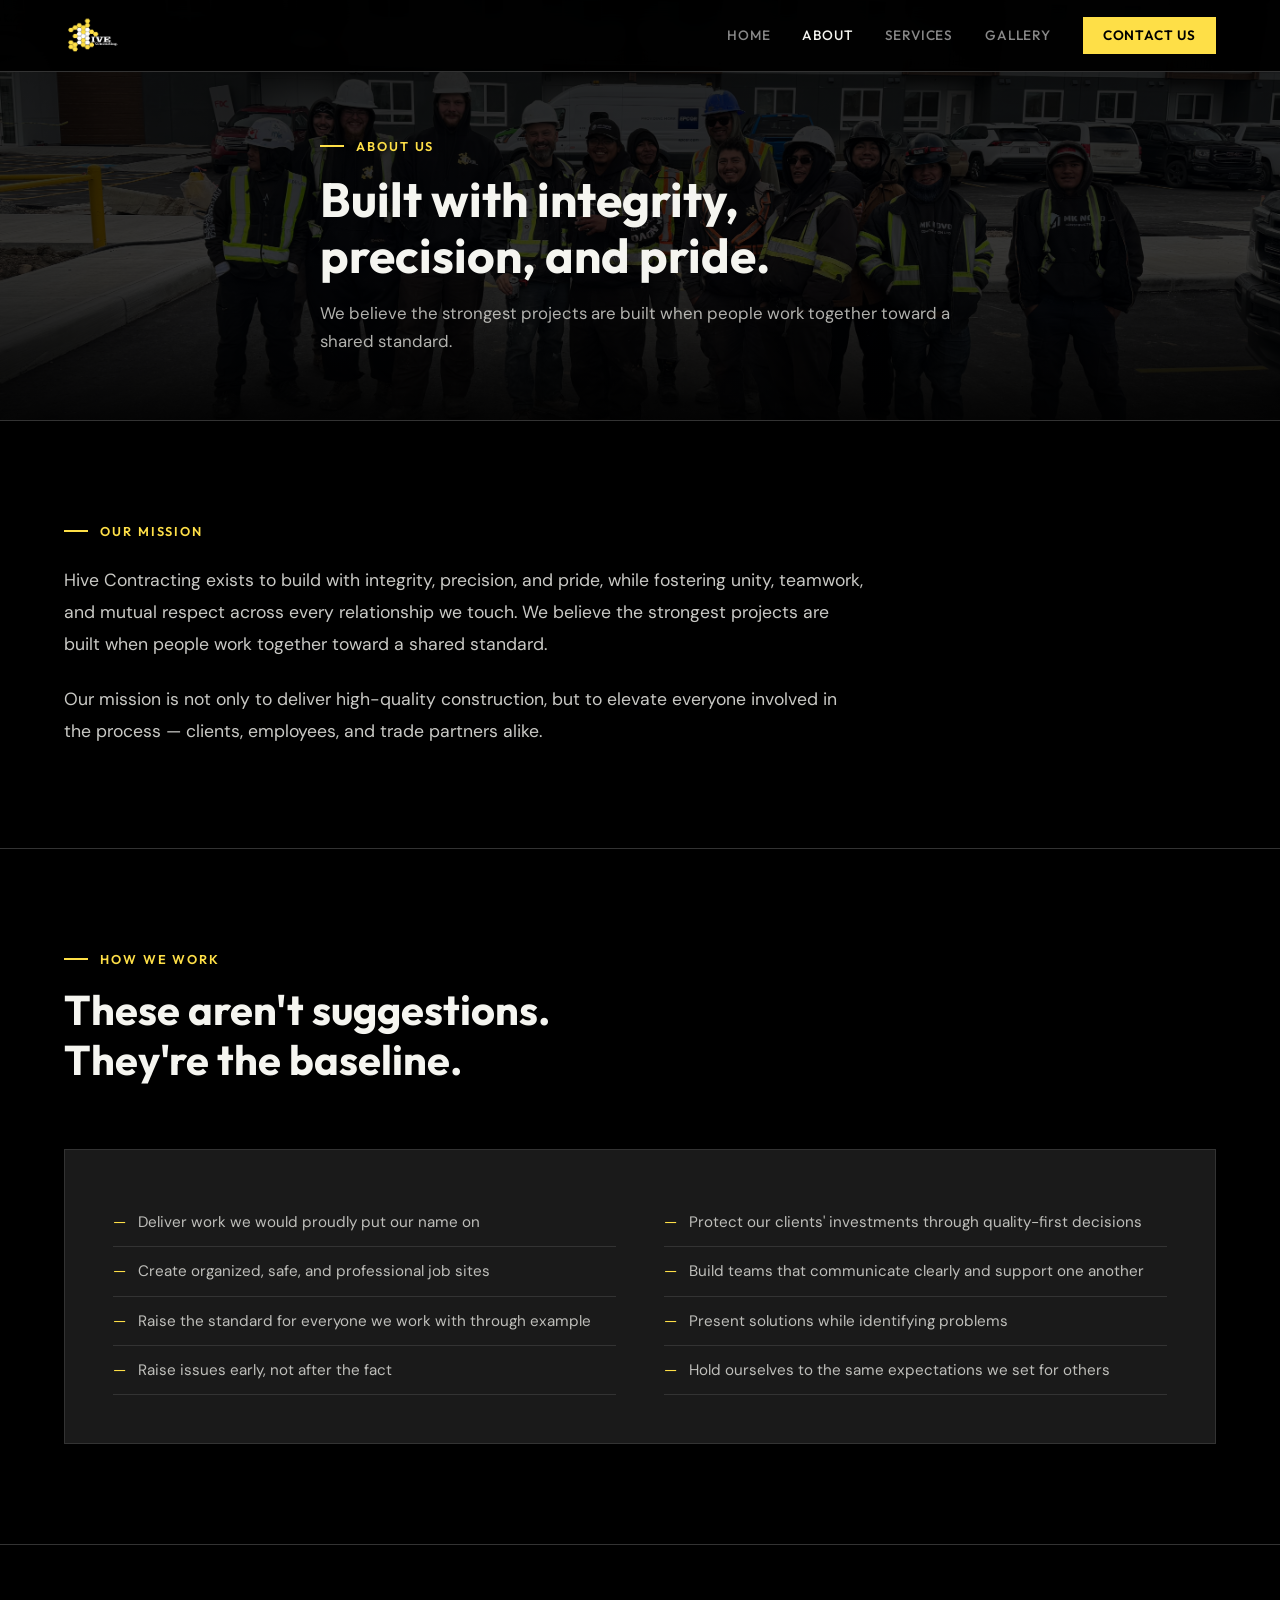
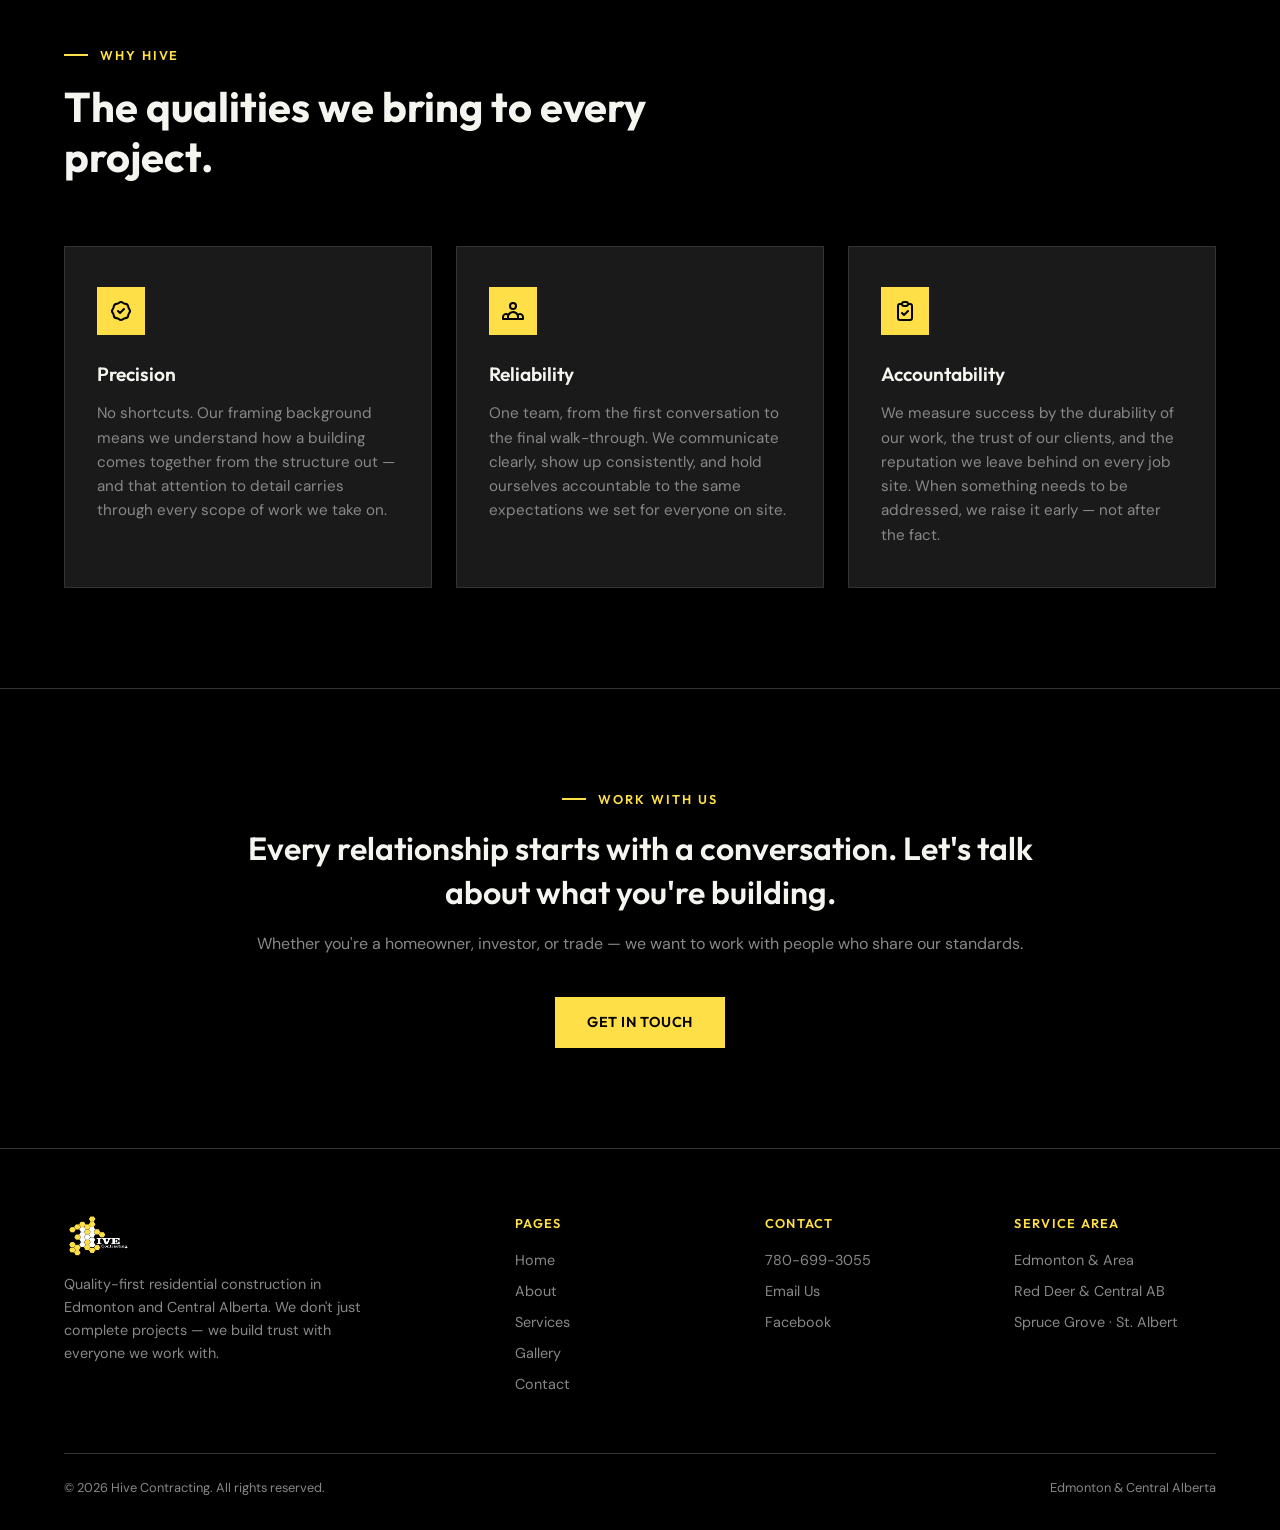
==== commit 114c148e: "Fix gallery labels, add About banner, normalize image filenames >> >> - Correct Cedar Deck ↔ Tamarac" ====
--- a/about.html
+++ b/about.html
@@ -47,7 +47,7 @@
 
   <!-- ========== PAGE HEADER ========== -->
   <section class="page-header">
-    <div class="page-header-bg"></div>
+    <div class="page-header-bg about-page-bg"></div>
     <div class="container">
       <div class="page-header-content">
         <div class="section-tag">About Us</div>
--- a/css/styles.css
+++ b/css/styles.css
@@ -132,7 +132,7 @@
 .hero-bg {
   position: absolute;
   inset: 0;
-  background: url(/img/banner.jpeg) center/cover no-repeat;
+  background: url(../img/banner.jpg) center/cover no-repeat;
 }
 
 .hero-bg::after {
@@ -372,6 +372,13 @@
   gap: 2px;
 }
 
+.photo-strip-grid img {
+  width: 100%;
+  aspect-ratio: 4/3;
+  object-fit: cover;
+  display: block;
+}
+
 .photo-placeholder {
   aspect-ratio: 4/3;
   background: var(--color-gray-mid);
@@ -593,6 +600,7 @@
 }
 
 @media (max-width: 640px) {
+  .services-grid { grid-template-columns: 1fr; }
   .nav-links { display: none; }
   .nav-links.open {
     display: flex;
@@ -632,7 +640,11 @@
 .page-header-bg {
   position: absolute;
   inset: 0;
-  background: url(/img/banner.jpeg) center/cover no-repeat;
+  background: url(../img/banner.jpg) center/cover no-repeat;
+}
+
+.about-page-bg {
+  background-image: url(../img/about-banner.jpg);
 }
 
 .page-header-bg::after {
@@ -1135,3 +1147,123 @@
     transform: translateY(0);
   }
 }
+
+/* ============================================
+   LIGHTBOX
+   ============================================ */
+.album-card {
+  cursor: pointer;
+}
+
+.lightbox-overlay {
+  display: none;
+  position: fixed;
+  inset: 0;
+  z-index: 1000;
+  background: rgba(0, 0, 0, 0.92);
+  align-items: center;
+  justify-content: center;
+}
+
+.lightbox-overlay.open {
+  display: flex;
+}
+
+.lightbox-inner {
+  position: relative;
+  display: flex;
+  flex-direction: column;
+  align-items: center;
+  max-width: 90vw;
+  max-height: 90vh;
+  width: 100%;
+}
+
+.lightbox-img-wrap {
+  position: relative;
+  display: flex;
+  align-items: center;
+  justify-content: center;
+  width: 100%;
+}
+
+.lightbox-img-wrap img {
+  max-width: 90vw;
+  max-height: 75vh;
+  object-fit: contain;
+  display: block;
+  border-radius: 4px;
+}
+
+.lightbox-btn {
+  background: none;
+  border: none;
+  color: var(--color-white);
+  cursor: pointer;
+  padding: 12px;
+  display: flex;
+  align-items: center;
+  justify-content: center;
+  transition: color 0.2s;
+}
+
+.lightbox-btn:hover {
+  color: var(--color-yellow);
+}
+
+.lightbox-btn svg {
+  width: 28px;
+  height: 28px;
+  stroke: currentColor;
+  fill: none;
+  stroke-width: 2;
+  stroke-linecap: round;
+  stroke-linejoin: round;
+}
+
+.lightbox-close {
+  position: absolute;
+  top: 16px;
+  right: 16px;
+  z-index: 1001;
+}
+
+.lightbox-prev,
+.lightbox-next {
+  position: absolute;
+  top: 50%;
+  transform: translateY(-50%);
+}
+
+.lightbox-prev { left: -56px; }
+.lightbox-next { right: -56px; }
+
+.lightbox-footer {
+  margin-top: 16px;
+  display: flex;
+  flex-direction: column;
+  align-items: center;
+  gap: 4px;
+}
+
+.lightbox-title {
+  font-family: var(--font-display);
+  font-size: 1rem;
+  font-weight: 600;
+  color: var(--color-white);
+}
+
+.lightbox-counter {
+  font-size: 0.8rem;
+  color: var(--color-gray-light);
+}
+
+@media (max-width: 640px) {
+  .lightbox-prev { left: -40px; }
+  .lightbox-next { right: -40px; }
+
+  .lightbox-btn svg {
+    width: 22px;
+    height: 22px;
+  }
+}
